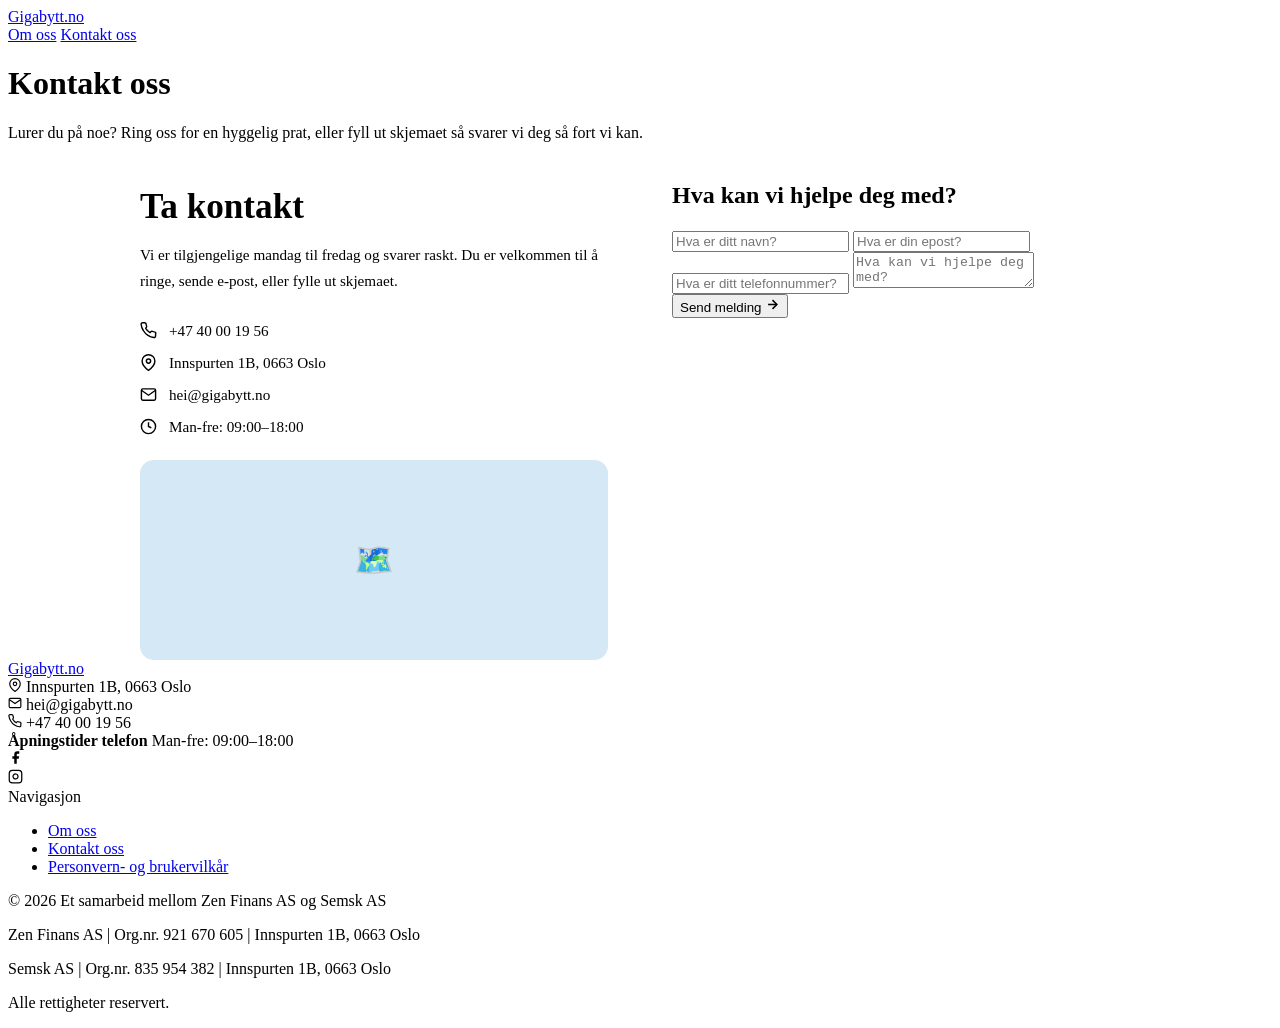
==== kontakt.html @ 81086acc "Rename kontakt to kontakt.html" ====
<!DOCTYPE html>
<html lang="no">
<head>
<meta charset="UTF-8" />
<meta name="viewport" content="width=device-width, initial-scale=1.0" />
<title>Kontakt oss – Gigabytt.no</title>
<link rel="stylesheet" href="styles.css" />
<style>
  .contact-grid {
    display: grid;
    grid-template-columns: 1fr 1fr;
    gap: 64px;
    align-items: start;
    max-width: 1000px;
    margin: 0 auto;
  }
  .contact-info h2 {
    font-size: clamp(1.7rem, 3vw, 2.2rem);
    font-weight: 700;
    color: var(--text);
    margin-bottom: 14px;
  }
  .contact-info > p {
    color: var(--text-muted);
    line-height: 1.7;
    margin-bottom: 28px;
    font-size: 0.95rem;
  }
  .contact-detail {
    display: flex;
    align-items: center;
    gap: 12px;
    margin-bottom: 14px;
    font-size: 0.95rem;
    color: var(--text);
    font-weight: 500;
  }
  .contact-detail svg { color: var(--blue-dark); flex-shrink: 0; }
  .map-box {
    background: #d4e8f5;
    border-radius: 14px;
    height: 200px;
    margin-top: 24px;
    display: flex;
    align-items: center;
    justify-content: center;
    font-size: 2rem;
    color: var(--text-muted);
  }
  .contact-form h3 {
    font-size: 1.5rem;
    font-weight: 700;
    color: var(--text);
    margin-bottom: 22px;
  }
  @media (max-width: 860px) {
    .contact-grid { grid-template-columns: 1fr; gap: 40px; }
  }
</style>
</head>
<body>

<nav>
  <a href="index.html" class="logo">
    <div class="logo-bars"><span></span><span></span><span></span><span></span></div>
    <span class="logo-name">Gigabytt.no</span>
  </a>
  <div class="nav-links">
    <a href="om-oss.html">Om oss</a>
    <a href="kontakt.html" class="active">Kontakt oss</a>
  </div>
</nav>

<!-- PAGE HERO -->
<div class="page-hero">
  <h1>Kontakt oss</h1>
  <p>Lurer du på noe? Ring oss for en hyggelig prat, eller fyll ut skjemaet så svarer vi deg så fort vi kan.</p>
</div>

<!-- CONTACT SECTION -->
<section>
  <div class="contact-grid">
    <div class="contact-info">
      <h2>Ta kontakt</h2>
      <p>Vi er tilgjengelige mandag til fredag og svarer raskt. Du er velkommen til å ringe, sende e-post, eller fylle ut skjemaet.</p>

      <div class="contact-detail">
        <svg width="17" height="17" viewBox="0 0 24 24" fill="none" stroke="currentColor" stroke-width="2"><path d="M22 16.92v3a2 2 0 0 1-2.18 2 19.79 19.79 0 0 1-8.63-3.07A19.5 19.5 0 0 1 4.69 12 19.79 19.79 0 0 1 1.57 3.18 2 2 0 0 1 3.55 1h3a2 2 0 0 1 2 1.72c.127.96.361 1.903.7 2.81a2 2 0 0 1-.45 2.11L8.09 8.91a16 16 0 0 0 6 6l1.27-1.27a2 2 0 0 1 2.11-.45c.907.339 1.85.573 2.81.7A2 2 0 0 1 22 16.92z"/></svg>
        +47 40 00 19 56
      </div>
      <div class="contact-detail">
        <svg width="17" height="17" viewBox="0 0 24 24" fill="none" stroke="currentColor" stroke-width="2"><path d="M21 10c0 7-9 13-9 13s-9-6-9-13a9 9 0 0 1 18 0z"/><circle cx="12" cy="10" r="3"/></svg>
        Innspurten 1B, 0663 Oslo
      </div>
      <div class="contact-detail">
        <svg width="17" height="17" viewBox="0 0 24 24" fill="none" stroke="currentColor" stroke-width="2"><path d="M4 4h16c1.1 0 2 .9 2 2v12c0 1.1-.9 2-2 2H4c-1.1 0-2-.9-2-2V6c0-1.1.9-2 2-2z"/><polyline points="22,6 12,13 2,6"/></svg>
        hei@gigabytt.no
      </div>
      <div class="contact-detail">
        <svg width="17" height="17" viewBox="0 0 24 24" fill="none" stroke="currentColor" stroke-width="2"><circle cx="12" cy="12" r="10"/><polyline points="12 6 12 12 16 14"/></svg>
        Man-fre: 09:00–18:00
      </div>

      <div class="map-box">🗺️</div>
    </div>

    <div class="contact-form">
      <h3>Hva kan vi hjelpe deg med?</h3>
      <input class="c-input" type="text" placeholder="Hva er ditt navn?" />
      <input class="c-input" type="email" placeholder="Hva er din epost?" />
      <input class="c-input" type="tel" placeholder="Hva er ditt telefonnummer?" />
      <textarea class="c-input" placeholder="Hva kan vi hjelpe deg med?"></textarea>
      <button class="btn-blue">
        Send melding
        <svg width="15" height="15" viewBox="0 0 24 24" fill="none" stroke="currentColor" stroke-width="2.5"><line x1="5" y1="12" x2="19" y2="12"/><polyline points="12 5 19 12 12 19"/></svg>
      </button>
    </div>
  </div>
</section>

<!-- FOOTER -->
<footer>
  <div class="footer-top">
    <div>
      <a href="index.html" class="footer-logo">
        <div class="logo-bars"><span></span><span></span><span></span><span></span></div>
        Gigabytt.no
      </a>
      <div class="footer-ci">
        <svg width="14" height="14" viewBox="0 0 24 24" fill="none" stroke="currentColor" stroke-width="2"><path d="M21 10c0 7-9 13-9 13s-9-6-9-13a9 9 0 0 1 18 0z"/><circle cx="12" cy="10" r="3"/></svg>
        Innspurten 1B, 0663 Oslo
      </div>
      <div class="footer-ci">
        <svg width="14" height="14" viewBox="0 0 24 24" fill="none" stroke="currentColor" stroke-width="2"><path d="M4 4h16c1.1 0 2 .9 2 2v12c0 1.1-.9 2-2 2H4c-1.1 0-2-.9-2-2V6c0-1.1.9-2 2-2z"/><polyline points="22,6 12,13 2,6"/></svg>
        hei@gigabytt.no
      </div>
      <div class="footer-ci">
        <svg width="14" height="14" viewBox="0 0 24 24" fill="none" stroke="currentColor" stroke-width="2"><path d="M22 16.92v3a2 2 0 0 1-2.18 2 19.79 19.79 0 0 1-8.63-3.07A19.5 19.5 0 0 1 4.69 12 19.79 19.79 0 0 1 1.57 3.18 2 2 0 0 1 3.55 1h3a2 2 0 0 1 2 1.72c.127.96.361 1.903.7 2.81a2 2 0 0 1-.45 2.11L8.09 8.91a16 16 0 0 0 6 6l1.27-1.27a2 2 0 0 1 2.11-.45c.907.339 1.85.573 2.81.7A2 2 0 0 1 22 16.92z"/></svg>
        +47 40 00 19 56
      </div>
      <div class="footer-hours">
        <strong>Åpningstider telefon</strong>
        Man-fre: 09:00–18:00
      </div>
      <div class="social-row">
        <div class="social-btn"><svg width="15" height="15" viewBox="0 0 24 24" fill="currentColor"><path d="M18 2h-3a5 5 0 0 0-5 5v3H7v4h3v8h4v-8h3l1-4h-4V7a1 1 0 0 1 1-1h3z"/></svg></div>
        <div class="social-btn"><svg width="15" height="15" viewBox="0 0 24 24" fill="none" stroke="currentColor" stroke-width="2"><rect x="2" y="2" width="20" height="20" rx="5"/><path d="M16 11.37A4 4 0 1 1 12.63 8 4 4 0 0 1 16 11.37z"/><line x1="17.5" y1="6.5" x2="17.51" y2="6.5"/></svg></div>
      </div>
    </div>
    <div>
      <div class="footer-heading">Navigasjon</div>
      <ul class="footer-nav">
        <li><a href="om-oss.html">Om oss</a></li>
        <li><a href="kontakt.html">Kontakt oss</a></li>
        <li><a href="#">Personvern- og brukervilkår</a></li>
      </ul>
    </div>
  </div>
  <div class="footer-bottom">
    <div>
      <p>© 2026 Et samarbeid mellom Zen Finans AS og Semsk AS</p>
      <p style="margin-top:3px;">Zen Finans AS | Org.nr. 921 670 605 | Innspurten 1B, 0663 Oslo</p>
      <p style="margin-top:2px;">Semsk AS | Org.nr. 835 954 382 | Innspurten 1B, 0663 Oslo</p>
    </div>
    <p>Alle rettigheter reservert.</p>
  </div>
</footer>

</body>
</html>
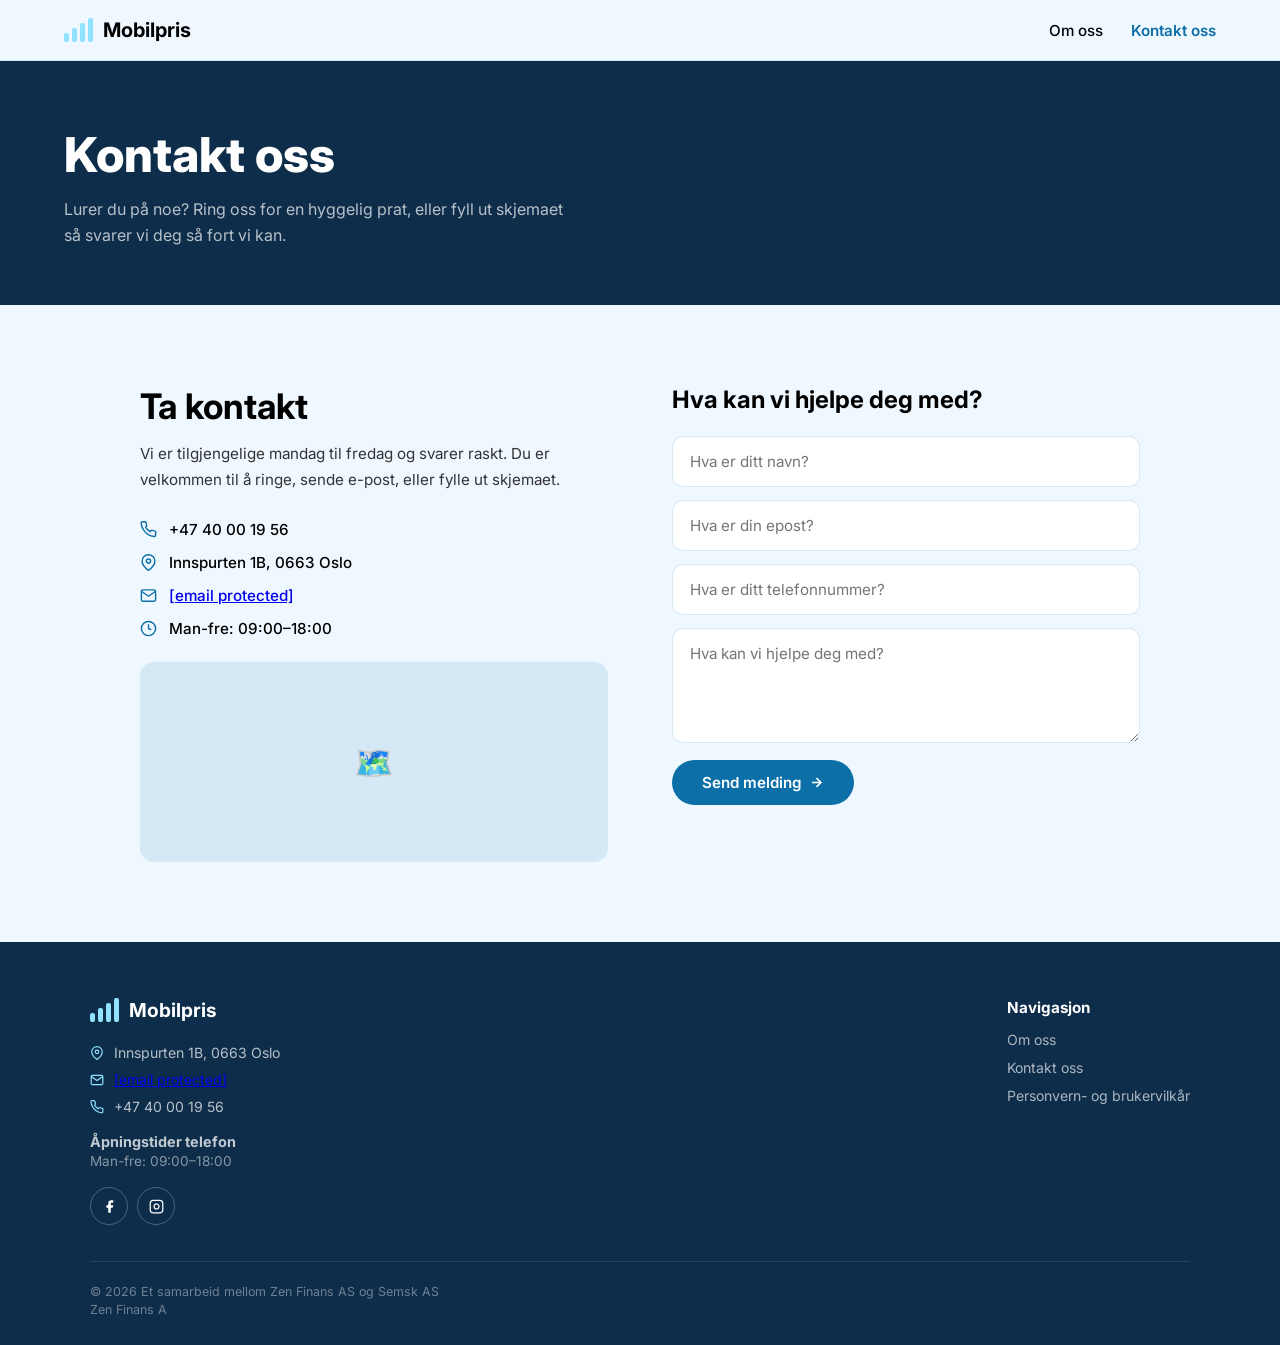
==== commit 10a60b25: "Update kontakt.html" ====
--- a/kontakt.html
+++ b/kontakt.html
@@ -3,7 +3,7 @@
 <head>
 <meta charset="UTF-8" />
 <meta name="viewport" content="width=device-width, initial-scale=1.0" />
-<title>Kontakt oss – Gigabytt.no</title>
+<title>Kontakt oss – Mobilpris</title>
 <link rel="stylesheet" href="styles.css" />
 <style>
   .contact-grid {
@@ -63,7 +63,7 @@
 <nav>
   <a href="index.html" class="logo">
     <div class="logo-bars"><span></span><span></span><span></span><span></span></div>
-    <span class="logo-name">Gigabytt.no</span>
+    <span class="logo-name">Mobilpris</span>
   </a>
   <div class="nav-links">
     <a href="om-oss.html">Om oss</a>
@@ -94,7 +94,7 @@
       </div>
       <div class="contact-detail">
         <svg width="17" height="17" viewBox="0 0 24 24" fill="none" stroke="currentColor" stroke-width="2"><path d="M4 4h16c1.1 0 2 .9 2 2v12c0 1.1-.9 2-2 2H4c-1.1 0-2-.9-2-2V6c0-1.1.9-2 2-2z"/><polyline points="22,6 12,13 2,6"/></svg>
-        hei@gigabytt.no
+        <a href="/cdn-cgi/l/email-protection" class="__cf_email__" data-cfemail="69010c00290e000e080b101d1d470706">[email&#160;protected]</a>
       </div>
       <div class="contact-detail">
         <svg width="17" height="17" viewBox="0 0 24 24" fill="none" stroke="currentColor" stroke-width="2"><circle cx="12" cy="12" r="10"/><polyline points="12 6 12 12 16 14"/></svg>
@@ -124,7 +124,7 @@
     <div>
       <a href="index.html" class="footer-logo">
         <div class="logo-bars"><span></span><span></span><span></span><span></span></div>
-        Gigabytt.no
+        Mobilpris
       </a>
       <div class="footer-ci">
         <svg width="14" height="14" viewBox="0 0 24 24" fill="none" stroke="currentColor" stroke-width="2"><path d="M21 10c0 7-9 13-9 13s-9-6-9-13a9 9 0 0 1 18 0z"/><circle cx="12" cy="10" r="3"/></svg>
@@ -132,7 +132,7 @@
       </div>
       <div class="footer-ci">
         <svg width="14" height="14" viewBox="0 0 24 24" fill="none" stroke="currentColor" stroke-width="2"><path d="M4 4h16c1.1 0 2 .9 2 2v12c0 1.1-.9 2-2 2H4c-1.1 0-2-.9-2-2V6c0-1.1.9-2 2-2z"/><polyline points="22,6 12,13 2,6"/></svg>
-        hei@gigabytt.no
+        <a href="/cdn-cgi/l/email-protection" class="__cf_email__" data-cfemail="ee868b87ae8987898f8c979a9ac08081">[email&#160;protected]</a>
       </div>
       <div class="footer-ci">
         <svg width="14" height="14" viewBox="0 0 24 24" fill="none" stroke="currentColor" stroke-width="2"><path d="M22 16.92v3a2 2 0 0 1-2.18 2 19.79 19.79 0 0 1-8.63-3.07A19.5 19.5 0 0 1 4.69 12 19.79 19.79 0 0 1 1.57 3.18 2 2 0 0 1 3.55 1h3a2 2 0 0 1 2 1.72c.127.96.361 1.903.7 2.81a2 2 0 0 1-.45 2.11L8.09 8.91a16 16 0 0 0 6 6l1.27-1.27a2 2 0 0 1 2.11-.45c.907.339 1.85.573 2.81.7A2 2 0 0 1 22 16.92z"/></svg>
@@ -159,12 +159,4 @@
   <div class="footer-bottom">
     <div>
       <p>© 2026 Et samarbeid mellom Zen Finans AS og Semsk AS</p>
-      <p style="margin-top:3px;">Zen Finans AS | Org.nr. 921 670 605 | Innspurten 1B, 0663 Oslo</p>
-      <p style="margin-top:2px;">Semsk AS | Org.nr. 835 954 382 | Innspurten 1B, 0663 Oslo</p>
-    </div>
-    <p>Alle rettigheter reservert.</p>
-  </div>
-</footer>
-
-</body>
-</html>
+      <p style="margin-top:3px;">Zen Finans A
--- a/styles.css
+++ b/styles.css
@@ -0,0 +1,362 @@
+@import url('https://fonts.googleapis.com/css2?family=Inter:wght@400;500;600;700;800&display=swap');
+
+:root {
+  --bg: #f0f8ff;
+  --hero-bg: #0d2d4a;
+  --hero-bg-dark: #081d30;
+  --accent: #8fe3ff;
+  --accent-dark: #5ecfee;
+  --blue-dark: #0d6fa8;
+  --blue-darker: #085280;
+  --text: #000000;
+  --text-muted: #333333;
+  --text-light: #555555;
+  --white: #ffffff;
+  --card-bg: #ffffff;
+  --border: rgba(13,111,168,0.15);
+}
+
+* { margin: 0; padding: 0; box-sizing: border-box; }
+html { scroll-behavior: smooth; }
+
+body {
+  font-family: 'Inter', sans-serif;
+  background: var(--bg);
+  color: var(--text);
+  overflow-x: hidden;
+}
+
+/* ── NAV ── */
+nav {
+  display: flex;
+  align-items: center;
+  justify-content: space-between;
+  padding: 18px 64px;
+  background: var(--bg);
+  position: sticky;
+  top: 0;
+  z-index: 100;
+  border-bottom: 1px solid var(--border);
+}
+.logo {
+  display: flex;
+  align-items: center;
+  gap: 10px;
+  text-decoration: none;
+  color: var(--text);
+}
+.logo-bars {
+  display: flex;
+  align-items: flex-end;
+  gap: 3px;
+  height: 24px;
+}
+.logo-bars span {
+  display: block;
+  width: 5px;
+  background: var(--accent);
+  border-radius: 2px;
+}
+.logo-bars span:nth-child(1) { height: 9px; }
+.logo-bars span:nth-child(2) { height: 14px; }
+.logo-bars span:nth-child(3) { height: 19px; }
+.logo-bars span:nth-child(4) { height: 24px; }
+.logo-name { font-size: 1.25rem; font-weight: 700; }
+.nav-links { display: flex; gap: 28px; }
+.nav-links a {
+  text-decoration: none;
+  font-weight: 500;
+  font-size: 0.95rem;
+  color: var(--text);
+  transition: color 0.2s;
+}
+.nav-links a:hover { color: var(--blue-dark); }
+.nav-links a.active { color: var(--blue-dark); font-weight: 600; }
+
+/* ── BUTTONS ── */
+.btn-light {
+  display: inline-flex;
+  align-items: center;
+  gap: 8px;
+  background: var(--accent);
+  color: var(--hero-bg-dark);
+  border: none;
+  border-radius: 999px;
+  padding: 13px 30px;
+  font-family: inherit;
+  font-size: 0.95rem;
+  font-weight: 700;
+  cursor: pointer;
+  transition: background 0.2s, transform 0.15s;
+  text-decoration: none;
+}
+.btn-light:hover { background: var(--accent-dark); transform: translateY(-1px); }
+
+.btn-blue {
+  display: inline-flex;
+  align-items: center;
+  gap: 8px;
+  background: var(--blue-dark);
+  color: var(--white);
+  border: none;
+  border-radius: 999px;
+  padding: 13px 30px;
+  font-family: inherit;
+  font-size: 0.95rem;
+  font-weight: 600;
+  cursor: pointer;
+  transition: background 0.2s, transform 0.15s;
+  text-decoration: none;
+}
+.btn-blue:hover { background: var(--blue-darker); transform: translateY(-1px); }
+
+/* ── SECTIONS ── */
+section { padding: 80px 64px; }
+.inner { max-width: 1100px; margin: 0 auto; }
+
+/* ── TWO COL ── */
+.two-col {
+  display: grid;
+  grid-template-columns: 1fr 1fr;
+  gap: 72px;
+  align-items: center;
+  max-width: 1100px;
+  margin: 0 auto;
+}
+.two-col.reverse .col-img { order: -1; }
+.col-text h2 {
+  font-size: clamp(1.7rem, 3vw, 2.3rem);
+  font-weight: 700;
+  color: var(--text);
+  margin-bottom: 16px;
+  line-height: 1.25;
+}
+.col-text p {
+  color: var(--text-muted);
+  line-height: 1.7;
+  margin-bottom: 14px;
+  font-size: 0.97rem;
+}
+.col-img {
+  border-radius: 18px;
+  overflow: hidden;
+  box-shadow: 0 16px 48px rgba(13,45,74,0.12);
+}
+.img-placeholder {
+  width: 100%;
+  aspect-ratio: 4/3;
+  background: linear-gradient(135deg, #d0e8f5, #b8d8ee);
+  display: flex;
+  align-items: center;
+  justify-content: center;
+  font-size: 3.5rem;
+}
+
+/* ── CHECKLIST ── */
+.checklist { list-style: none; margin: 16px 0 24px; }
+.checklist li {
+  display: flex;
+  align-items: center;
+  gap: 10px;
+  padding: 5px 0;
+  font-weight: 500;
+  font-size: 0.95rem;
+  color: var(--text);
+}
+.checklist li svg { color: var(--blue-dark); flex-shrink: 0; }
+
+/* ── STEPS ── */
+.section-title {
+  font-size: clamp(1.5rem, 3vw, 2rem);
+  font-weight: 700;
+  color: var(--text);
+  text-align: center;
+  margin-bottom: 48px;
+}
+.steps-grid {
+  display: grid;
+  grid-template-columns: repeat(3, 1fr);
+  gap: 28px;
+  max-width: 860px;
+  margin: 0 auto;
+}
+.step-card { text-align: center; }
+.step-icon {
+  width: 68px; height: 68px;
+  background: var(--blue-dark);
+  border-radius: 50%;
+  display: flex; align-items: center; justify-content: center;
+  margin: 0 auto 16px;
+}
+.step-icon svg { color: var(--accent); }
+.step-card h3 { font-size: 0.95rem; font-weight: 700; color: var(--text); margin-bottom: 8px; }
+.step-card p { font-size: 0.9rem; color: var(--text-muted); line-height: 1.6; }
+
+/* ── TESTIMONIALS ── */
+.testimonials-title {
+  font-size: clamp(1.5rem, 3vw, 2rem);
+  font-weight: 700;
+  color: var(--text);
+  text-align: center;
+  margin-bottom: 36px;
+}
+.t-grid {
+  display: grid;
+  grid-template-columns: 1fr 1fr;
+  gap: 18px;
+  max-width: 860px;
+  margin: 0 auto 20px;
+}
+.t-card {
+  background: var(--blue-dark);
+  border-radius: 14px;
+  padding: 26px 28px;
+}
+.t-card p {
+  color: rgba(255,255,255,0.9);
+  font-size: 0.93rem;
+  line-height: 1.65;
+  font-style: italic;
+  margin-bottom: 14px;
+}
+.t-card .author { color: var(--accent); font-weight: 600; font-size: 0.88rem; }
+.dots { display: flex; justify-content: center; gap: 7px; margin-top: 14px; }
+.dot { width: 7px; height: 7px; border-radius: 50%; background: rgba(13,111,168,0.2); }
+.dot.active { background: var(--blue-dark); }
+
+/* ── PARTNERS ── */
+.partners-card {
+  background: var(--white);
+  border-radius: 18px;
+  padding: 44px 40px;
+  text-align: center;
+  max-width: 980px;
+  margin: 0 auto;
+  box-shadow: 0 4px 24px rgba(13,45,74,0.07);
+}
+.partners-card h2 {
+  font-size: clamp(1.4rem, 2.5vw, 1.9rem);
+  font-weight: 700;
+  color: var(--text);
+  margin-bottom: 10px;
+}
+.partners-card > p {
+  color: var(--text-muted);
+  font-size: 0.93rem;
+  max-width: 500px;
+  margin: 0 auto 32px;
+  line-height: 1.6;
+}
+.partners-logos {
+  display: flex;
+  align-items: center;
+  justify-content: center;
+  flex-wrap: wrap;
+  gap: 28px 44px;
+  margin-bottom: 32px;
+}
+.partner-logo { font-weight: 800; font-size: 1rem; color: #888; }
+.partner-logo.hl { color: var(--text); }
+
+/* ── FOOTER ── */
+footer {
+  background: var(--hero-bg);
+  padding: 56px 64px 28px;
+}
+.footer-top {
+  display: grid;
+  grid-template-columns: 1fr auto;
+  gap: 60px;
+  max-width: 1100px;
+  margin: 0 auto 36px;
+}
+.footer-logo {
+  display: flex; align-items: center; gap: 10px;
+  margin-bottom: 22px;
+  color: var(--white);
+  text-decoration: none;
+  font-size: 1.2rem; font-weight: 700;
+}
+.footer-ci {
+  display: flex; align-items: center; gap: 10px;
+  margin-bottom: 10px;
+  font-size: 0.88rem;
+  color: rgba(255,255,255,0.7);
+}
+.footer-ci svg { color: var(--accent); flex-shrink: 0; }
+.footer-heading { font-weight: 700; font-size: 0.95rem; color: var(--white); margin-bottom: 12px; }
+.footer-nav { list-style: none; }
+.footer-nav li { margin-bottom: 8px; }
+.footer-nav a {
+  text-decoration: none;
+  color: rgba(255,255,255,0.65);
+  font-size: 0.88rem;
+  transition: color 0.2s;
+}
+.footer-nav a:hover { color: var(--accent); }
+.footer-hours { margin-top: 18px; font-size: 0.85rem; color: rgba(255,255,255,0.5); }
+.footer-hours strong { display: block; color: rgba(255,255,255,0.75); font-size: 0.9rem; margin-bottom: 3px; }
+.social-row { display: flex; gap: 9px; margin-top: 18px; }
+.social-btn {
+  width: 38px; height: 38px; border-radius: 50%;
+  border: 1.5px solid rgba(255,255,255,0.25);
+  display: flex; align-items: center; justify-content: center;
+  color: var(--white); cursor: pointer;
+  transition: border-color 0.2s, background 0.2s;
+}
+.social-btn:hover { background: rgba(143,227,255,0.15); border-color: var(--accent); }
+.footer-bottom {
+  border-top: 1px solid rgba(255,255,255,0.1);
+  padding-top: 22px;
+  max-width: 1100px; margin: 0 auto;
+  display: flex; justify-content: space-between;
+  align-items: center; flex-wrap: wrap; gap: 10px;
+}
+.footer-bottom p { font-size: 0.78rem; color: rgba(255,255,255,0.4); }
+
+/* ── CONTACT FORM ── */
+.c-input {
+  width: 100%; padding: 15px 17px;
+  border-radius: 11px;
+  border: 1.5px solid var(--border);
+  background: var(--white);
+  font-family: inherit; font-size: 0.95rem; color: var(--text);
+  outline: none; margin-bottom: 13px;
+  transition: border-color 0.2s, box-shadow 0.2s;
+}
+.c-input:focus {
+  border-color: var(--blue-dark);
+  box-shadow: 0 0 0 3px rgba(13,111,168,0.12);
+}
+textarea.c-input { resize: vertical; min-height: 115px; }
+
+/* ── PAGE HERO (inner pages) ── */
+.page-hero {
+  background: var(--hero-bg);
+  padding: 64px 64px 56px;
+}
+.page-hero h1 {
+  font-size: clamp(2rem, 4vw, 3rem);
+  font-weight: 800;
+  color: var(--white);
+  margin-bottom: 12px;
+}
+.page-hero p {
+  color: rgba(255,255,255,0.7);
+  font-size: 1rem;
+  max-width: 500px;
+  line-height: 1.65;
+}
+
+@media (max-width: 860px) {
+  nav { padding: 14px 22px; }
+  section { padding: 56px 22px; }
+  .page-hero { padding: 48px 22px 40px; }
+  footer { padding: 44px 22px 22px; }
+  .two-col { grid-template-columns: 1fr; gap: 36px; }
+  .two-col.reverse .col-img { order: 0; }
+  .steps-grid { grid-template-columns: 1fr; }
+  .t-grid { grid-template-columns: 1fr; }
+  .footer-top { grid-template-columns: 1fr; }
+  .footer-bottom { flex-direction: column; align-items: flex-start; }
+}
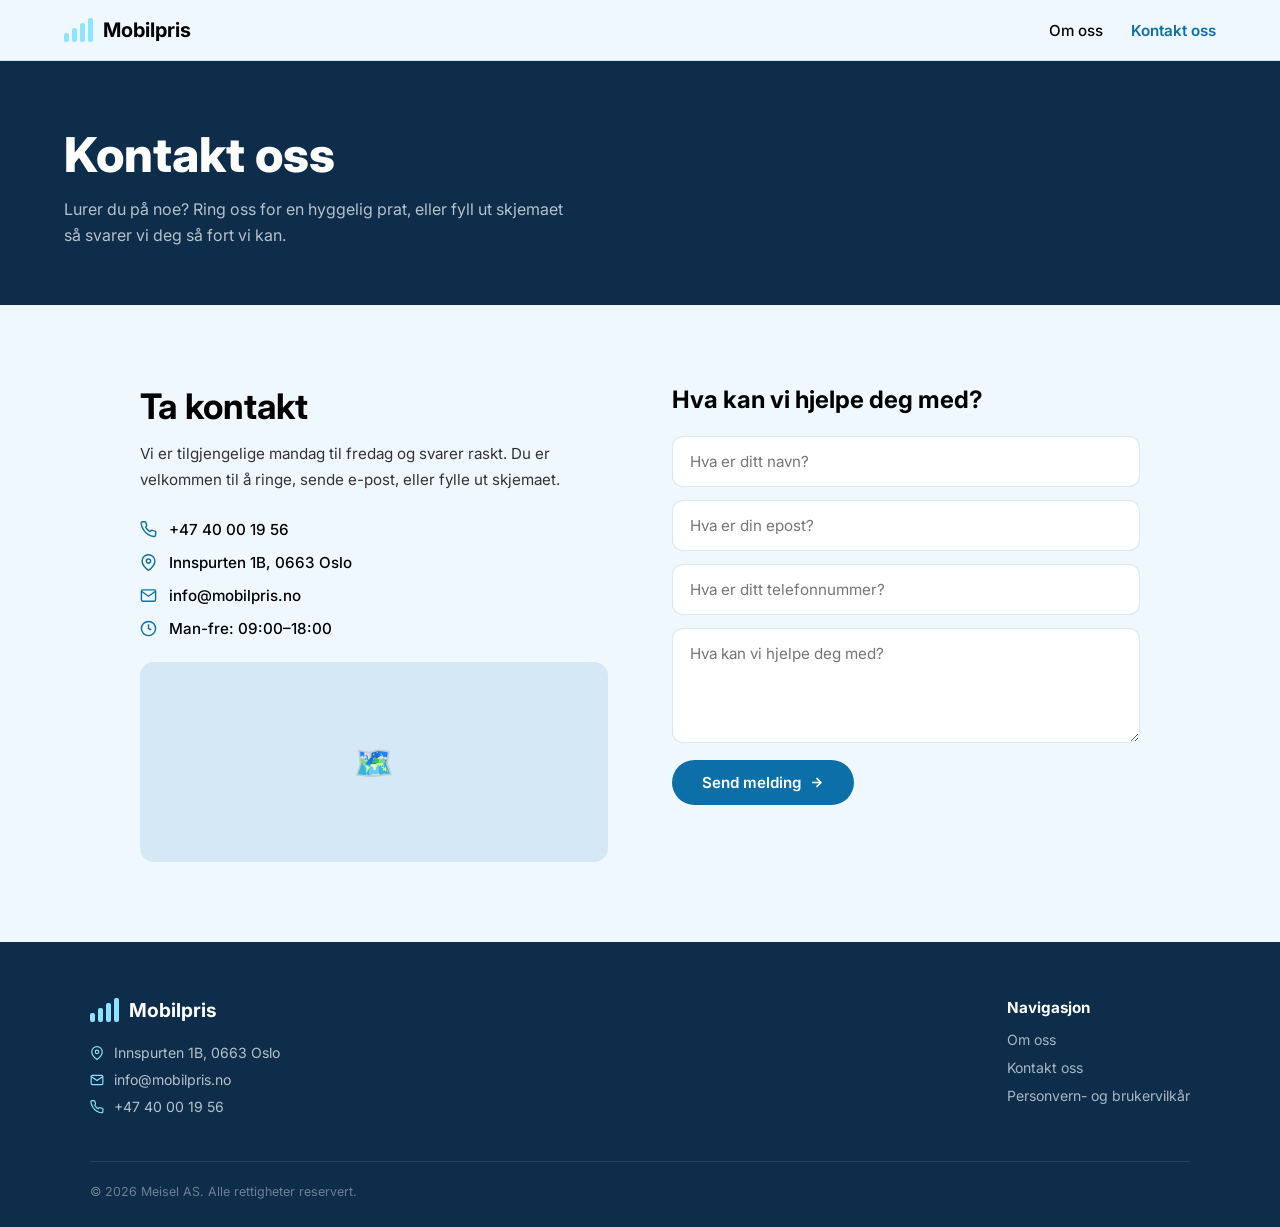
==== commit 72940634: "Update kontakt.html" ====
--- a/kontakt.html
+++ b/kontakt.html
@@ -94,7 +94,7 @@
       </div>
       <div class="contact-detail">
         <svg width="17" height="17" viewBox="0 0 24 24" fill="none" stroke="currentColor" stroke-width="2"><path d="M4 4h16c1.1 0 2 .9 2 2v12c0 1.1-.9 2-2 2H4c-1.1 0-2-.9-2-2V6c0-1.1.9-2 2-2z"/><polyline points="22,6 12,13 2,6"/></svg>
-        <a href="/cdn-cgi/l/email-protection" class="__cf_email__" data-cfemail="69010c00290e000e080b101d1d470706">[email&#160;protected]</a>
+        info@mobilpris.no
       </div>
       <div class="contact-detail">
         <svg width="17" height="17" viewBox="0 0 24 24" fill="none" stroke="currentColor" stroke-width="2"><circle cx="12" cy="12" r="10"/><polyline points="12 6 12 12 16 14"/></svg>
@@ -132,19 +132,11 @@
       </div>
       <div class="footer-ci">
         <svg width="14" height="14" viewBox="0 0 24 24" fill="none" stroke="currentColor" stroke-width="2"><path d="M4 4h16c1.1 0 2 .9 2 2v12c0 1.1-.9 2-2 2H4c-1.1 0-2-.9-2-2V6c0-1.1.9-2 2-2z"/><polyline points="22,6 12,13 2,6"/></svg>
-        <a href="/cdn-cgi/l/email-protection" class="__cf_email__" data-cfemail="ee868b87ae8987898f8c979a9ac08081">[email&#160;protected]</a>
+        info@mobilpris.no
       </div>
       <div class="footer-ci">
         <svg width="14" height="14" viewBox="0 0 24 24" fill="none" stroke="currentColor" stroke-width="2"><path d="M22 16.92v3a2 2 0 0 1-2.18 2 19.79 19.79 0 0 1-8.63-3.07A19.5 19.5 0 0 1 4.69 12 19.79 19.79 0 0 1 1.57 3.18 2 2 0 0 1 3.55 1h3a2 2 0 0 1 2 1.72c.127.96.361 1.903.7 2.81a2 2 0 0 1-.45 2.11L8.09 8.91a16 16 0 0 0 6 6l1.27-1.27a2 2 0 0 1 2.11-.45c.907.339 1.85.573 2.81.7A2 2 0 0 1 22 16.92z"/></svg>
         +47 40 00 19 56
-      </div>
-      <div class="footer-hours">
-        <strong>Åpningstider telefon</strong>
-        Man-fre: 09:00–18:00
-      </div>
-      <div class="social-row">
-        <div class="social-btn"><svg width="15" height="15" viewBox="0 0 24 24" fill="currentColor"><path d="M18 2h-3a5 5 0 0 0-5 5v3H7v4h3v8h4v-8h3l1-4h-4V7a1 1 0 0 1 1-1h3z"/></svg></div>
-        <div class="social-btn"><svg width="15" height="15" viewBox="0 0 24 24" fill="none" stroke="currentColor" stroke-width="2"><rect x="2" y="2" width="20" height="20" rx="5"/><path d="M16 11.37A4 4 0 1 1 12.63 8 4 4 0 0 1 16 11.37z"/><line x1="17.5" y1="6.5" x2="17.51" y2="6.5"/></svg></div>
       </div>
     </div>
     <div>
@@ -156,7 +148,22 @@
       </ul>
     </div>
   </div>
-  <div class="footer-bottom">
-    <div>
-      <p>© 2026 Et samarbeid mellom Zen Finans AS og Semsk AS</p>
-      <p style="margin-top:3px;">Zen Finans A
+    <div class="footer-bottom">
+    <p>&copy; 2026 Meisel AS. Alle rettigheter reservert.</p>
+  </div>
+</footer>
+
+<script>
+(function(){
+  var nav = document.querySelector('nav');
+  var last = window.scrollY;
+  window.addEventListener('scroll', function(){
+    var cur = window.scrollY;
+    if(cur > last && cur > 60){ nav.classList.add('hidden'); }
+    else { nav.classList.remove('hidden'); }
+    last = cur;
+  }, {passive:true});
+})();
+</script>
+</body>
+</html>
